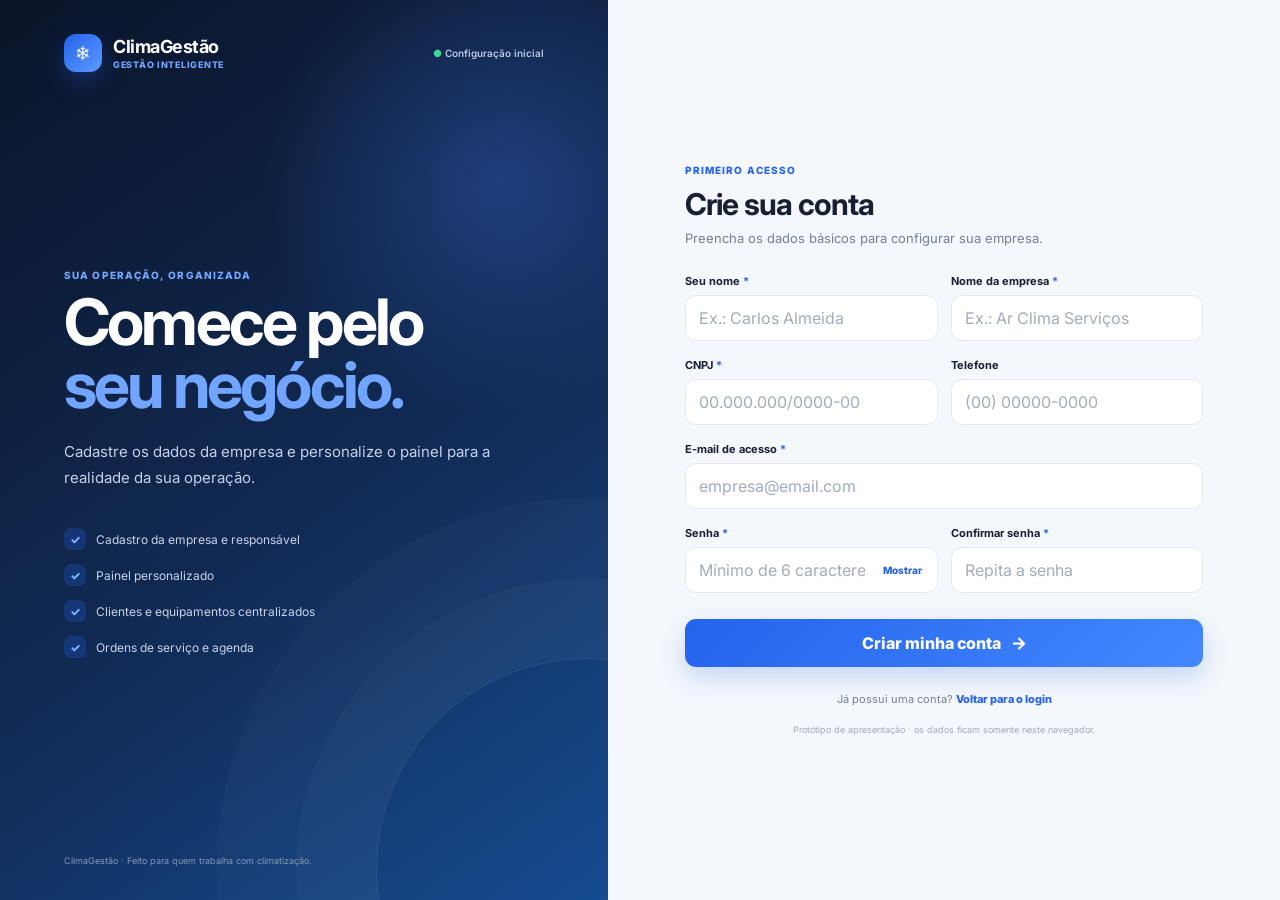
==== cadastro.html @ 51aa1806 "Adicionado página de login e correção demonstração do painel" ====
<!doctype html>
<html lang="pt-BR">
<head>
  <meta charset="utf-8">
  <meta name="viewport" content="width=device-width,initial-scale=1">
  <title>ClimaGestão — Criar conta</title>
  <link rel="preconnect" href="https://fonts.googleapis.com">
  <link rel="preconnect" href="https://fonts.gstatic.com" crossorigin>
  <link href="https://fonts.googleapis.com/css2?family=Inter:wght@400;500;600;700;800&display=swap" rel="stylesheet">
  <link rel="stylesheet" href="css/auth.css">
  <script src="js/data-store.js"></script>
</head>
<body class="auth-page">
  <main class="auth-shell auth-shell-register">
    <section class="auth-visual">
      <div class="visual-top">
        <a class="brand auth-brand" href="index.html">
          <span class="brand-mark">❄</span>
          <span><strong>ClimaGestão</strong><small>GESTÃO INTELIGENTE</small></span>
        </a>
        <span class="secure-label">● Configuração inicial</span>
      </div>
      <div class="visual-content">
        <span class="eyebrow">Sua operação, organizada</span>
        <h1>Comece pelo<br><span>seu negócio.</span></h1>
        <p>Cadastre os dados da empresa e personalize o painel para a realidade da sua operação.</p>
        <ul class="benefits">
          <li><span>✓</span> Cadastro da empresa e responsável</li>
          <li><span>✓</span> Painel personalizado</li>
          <li><span>✓</span> Clientes e equipamentos centralizados</li>
          <li><span>✓</span> Ordens de serviço e agenda</li>
        </ul>
      </div>
      <div class="visual-footer">ClimaGestão · Feito para quem trabalha com climatização.</div>
    </section>

    <section class="auth-panel">
      <div class="auth-card register-card">
        <div class="mobile-brand brand">
          <span class="brand-mark">❄</span>
          <span><strong>ClimaGestão</strong><small>GESTÃO INTELIGENTE</small></span>
        </div>
        <div class="auth-heading">
          <span class="eyebrow">Primeiro acesso</span>
          <h2>Crie sua conta</h2>
          <p>Preencha os dados básicos para configurar sua empresa.</p>
        </div>

        <form id="registerForm" novalidate>
          <div class="form-grid">
            <label class="field">
              <span>Seu nome <b>*</b></span>
              <input id="registerName" type="text" autocomplete="name" placeholder="Ex.: Carlos Almeida" required>
            </label>
            <label class="field">
              <span>Nome da empresa <b>*</b></span>
              <input id="registerCompany" type="text" autocomplete="organization" placeholder="Ex.: Ar Clima Serviços" required>
            </label>
          </div>
          <div class="form-grid">
            <label class="field">
              <span>CNPJ <b>*</b></span>
              <input id="registerCnpj" type="text" inputmode="numeric" maxlength="18" placeholder="00.000.000/0000-00" required>
            </label>
            <label class="field">
              <span>Telefone</span>
              <input id="registerPhone" type="tel" inputmode="tel" maxlength="15" placeholder="(00) 00000-0000">
            </label>
          </div>
          <label class="field">
            <span>E-mail de acesso <b>*</b></span>
            <input id="registerEmail" type="email" autocomplete="email" placeholder="empresa@email.com" required>
          </label>
          <div class="form-grid">
            <label class="field">
              <span>Senha <b>*</b></span>
              <div class="password-field">
                <input id="registerPassword" type="password" autocomplete="new-password" placeholder="Mínimo de 6 caracteres" required minlength="6">
                <button type="button" class="password-toggle" data-target="registerPassword">Mostrar</button>
              </div>
            </label>
            <label class="field">
              <span>Confirmar senha <b>*</b></span>
              <input id="registerPasswordConfirm" type="password" autocomplete="new-password" placeholder="Repita a senha" required minlength="6">
            </label>
          </div>
          <div id="registerMessage" class="form-message" role="alert"></div>
          <button class="auth-button" type="submit">Criar minha conta <span>→</span></button>
        </form>

        <p class="auth-switch">Já possui uma conta? <a href="index.html">Voltar para o login</a></p>
        <p class="demo-note">Protótipo de apresentação · os dados ficam somente neste navegador.</p>
      </div>
    </section>
  </main>
  <script src="js/auth.js"></script>
</body>
</html>
---- css/auth.css ----
:root {
  --auth-bg: #f4f7fb;
  --surface: #ffffff;
  --text: #172033;
  --muted: #748096;
  --line: #e4e9f1;
  --primary: #2563eb;
  --primary-dark: #1d4ed8;
  --navy: #0d1830;
  --green: #13a56b;
  --danger: #d94b4b;
  --radius: 18px;
  --shadow: 0 24px 70px rgba(19, 36, 67, .10);
}

* {
  box-sizing: border-box;
}

html,
body {
  min-height: 100%;
}

body {
  margin: 0;
  font-family: Inter, system-ui, sans-serif;
  color: var(--text);
  background: var(--auth-bg);
}

button,
input {
  font: inherit;
}

button {
  cursor: pointer;
}

a {
  color: inherit;
}

.auth-shell {
  min-height: 100vh;
  display: grid;
  grid-template-columns: minmax(420px, .95fr) minmax(500px, 1.05fr);
}

.auth-visual {
  position: relative;
  overflow: hidden;
  color: #fff;
  background: radial-gradient(circle at 82% 20%, rgba(70, 128, 255, .28), transparent 27%), linear-gradient(145deg, #0a1428 0%, #112a54 55%, #164c91 100%);
  padding: 34px clamp(36px, 5vw, 76px);
  display: flex;
  flex-direction: column;
}

.auth-visual::after {
  content: '';
  position: absolute;
  width: 420px;
  height: 420px;
  right: -190px;
  bottom: -180px;
  border: 1px solid rgba(255, 255, 255, .10);
  border-radius: 50%;
  box-shadow: 0 0 0 80px rgba(255, 255, 255, .025), 0 0 0 160px rgba(255, 255, 255, .018);
}

.visual-top {
  display: flex;
  justify-content: space-between;
  align-items: center;
  position: relative;
  z-index: 1;
}

.brand {
  display: inline-flex;
  align-items: center;
  gap: 11px;
  text-decoration: none;
}

.brand-mark {
  width: 38px;
  height: 38px;
  border-radius: 12px;
  display: grid;
  place-items: center;
  background: linear-gradient(135deg, #2563eb, #5c9aff);
  box-shadow: 0 9px 24px rgba(37, 99, 235, .30);
  font-size: 19px;
}

.brand strong {
  display: block;
  font-size: 18px;
  letter-spacing: -.5px;
}

.brand small {
  display: block;
  margin-top: 2px;
  color: #72a5ff;
  font-size: 9px;
  font-weight: 800;
  letter-spacing: .08em;
}

.secure-label {
  font-size: 10px;
  font-weight: 600;
  color: #b9c9e6;
}

.secure-label::first-letter {
  color: #42d69a;
}

.visual-content {
  position: relative;
  z-index: 1;
  max-width: 560px;
  margin: auto 0;
  padding: 50px 0;
}

.eyebrow {
  display: block;
  margin-bottom: 10px;
  color: var(--primary);
  font-size: 10px;
  font-weight: 800;
  letter-spacing: .11em;
  text-transform: uppercase;
}

.auth-visual .eyebrow {
  color: #75a8ff;
}

.visual-content h1 {
  margin: 0;
  font-size: clamp(42px, 5vw, 68px);
  line-height: .98;
  letter-spacing: -2.8px;
}

.visual-content h1 span {
  color: #72a5ff;
}

.visual-content>p {
  max-width: 500px;
  margin: 23px 0 0;
  color: #c4d1e8;
  font-size: 15px;
  line-height: 1.7;
}

.visual-metrics {
  display: grid;
  grid-template-columns: repeat(3, 1fr);
  gap: 28px;
  margin-top: 48px;
  max-width: 560px;
}

.visual-metrics div {
  border-left: 1px solid rgba(255, 255, 255, .14);
  padding-left: 15px;
}

.visual-metrics strong {
  display: block;
  font-size: 20px;
}

.visual-metrics span {
  display: block;
  margin-top: 5px;
  color: #9fb1cf;
  font-size: 9px;
  line-height: 1.4;
}

.benefits {
  display: grid;
  gap: 14px;
  padding: 0;
  margin: 38px 0 0;
  list-style: none;
  color: #c7d4e9;
  font-size: 12px;
}

.benefits li {
  display: flex;
  align-items: center;
  gap: 10px;
}

.benefits li span {
  width: 22px;
  height: 22px;
  display: grid;
  place-items: center;
  border-radius: 7px;
  background: rgba(37, 99, 235, .25);
  color: #7db0ff;
  font-weight: 800;
}

.visual-footer {
  position: relative;
  z-index: 1;
  color: #8498b9;
  font-size: 9px;
}

.auth-panel {
  display: flex;
  align-items: center;
  justify-content: center;
  padding: 42px clamp(25px, 6vw, 90px);
}

.auth-card {
  width: min(440px, 100%);
}

.register-card {
  width: min(540px, 100%);
}

.mobile-brand {
  display: none;
  margin-bottom: 30px;
}

.auth-heading {
  margin-bottom: 28px;
}

.auth-heading h2 {
  margin: 0;
  font-size: 30px;
  letter-spacing: -1px;
}

.auth-heading p {
  margin: 8px 0 0;
  color: var(--muted);
  font-size: 13px;
}

.field {
  display: block;
  margin-bottom: 17px;
}

.field>span {
  display: block;
  margin-bottom: 7px;
  font-size: 11px;
  font-weight: 700;
}

.field>span b {
  color: var(--primary);
}

.field input {
  width: 100%;
  height: 46px;
  padding: 0 13px;
  border: 1px solid var(--line);
  border-radius: 11px;
  outline: none;
  background: #fff;
  color: var(--text);
  transition: border-color .18s, box-shadow .18s;
}

.field input::placeholder {
  color: #a2acbc;
}

.field input:focus {
  border-color: #78a4ef;
  box-shadow: 0 0 0 4px rgba(37, 99, 235, .08);
}

.password-field {
  position: relative;
}

.password-field input {
  padding-right: 72px;
}

.password-toggle {
  position: absolute;
  right: 8px;
  top: 7px;
  height: 32px;
  padding: 0 8px;
  border: 0;
  background: transparent;
  color: var(--primary);
  font-size: 10px;
  font-weight: 800;
}

.form-grid {
  display: grid;
  grid-template-columns: 1fr 1fr;
  gap: 13px;
}

.form-message {
  min-height: 0;
  margin: -3px 0 12px;
  color: var(--danger);
  font-size: 11px;
  line-height: 1.5;
}

.form-message.success {
  color: var(--green);
}

.auth-button {
  width: 100%;
  height: 48px;
  display: flex;
  align-items: center;
  justify-content: center;
  gap: 10px;
  border: 0;
  border-radius: 11px;
  color: #fff;
  background: linear-gradient(135deg, var(--primary), #4388ff);
  box-shadow: 0 10px 24px rgba(37, 99, 235, .22);
  font-weight: 800;
  transition: transform .18s, box-shadow .18s;
}

.auth-button:hover {
  transform: translateY(-1px);
  box-shadow: 0 13px 27px rgba(37, 99, 235, .28);
}

.auth-button span {
  font-size: 17px;
}

.auth-divider {
  display: flex;
  align-items: center;
  gap: 12px;
  margin: 22px 0 16px;
  color: #a0a9b8;
  font-size: 10px;
}

.auth-divider::before,
.auth-divider::after {
  content: '';
  height: 1px;
  flex: 1;
  background: var(--line);
}

.demo-button {
  width: 100%;
  height: 44px;
  border: 1px solid var(--line);
  border-radius: 11px;
  background: #fff;
  color: #45546d;
  font-size: 11px;
  font-weight: 700;
}

.demo-button:hover {
  background: #f8faff;
  border-color: #cbd8ec;
}

.auth-switch {
  margin: 25px 0 0;
  text-align: center;
  color: var(--muted);
  font-size: 11px;
}

.auth-switch a {
  color: var(--primary);
  font-weight: 800;
  text-decoration: none;
}

.auth-switch a:hover {
  text-decoration: underline;
}

.demo-note {
  margin: 17px auto 0;
  max-width: 360px;
  text-align: center;
  color: #a1aaba;
  font-size: 9px;
  line-height: 1.5;
}

@media (max-width: 900px) {
  .auth-shell {
    grid-template-columns: 1fr;
  }

  .auth-visual {
    min-height: 330px;
    padding: 25px 28px;
  }

  .visual-content {
    padding: 25px 0;
    margin: auto 0;
  }

  .visual-content h1 {
    font-size: 42px;
  }

  .visual-metrics {
    margin-top: 28px;
  }

  .visual-footer {
    display: none;
  }

  .auth-panel {
    padding: 40px 25px 60px;
  }
}

@media (max-width: 560px) {
  .auth-visual {
    display: none;
  }

  .auth-panel {
    min-height: 100vh;
    padding: 28px 18px;
    align-items: flex-start;
  }

  .mobile-brand {
    display: inline-flex;
  }

  .auth-heading h2 {
    font-size: 26px;
  }

  .form-grid {
    grid-template-columns: 1fr;
    gap: 0;
  }

  .register-card .field {
    margin-bottom: 14px;
  }
}
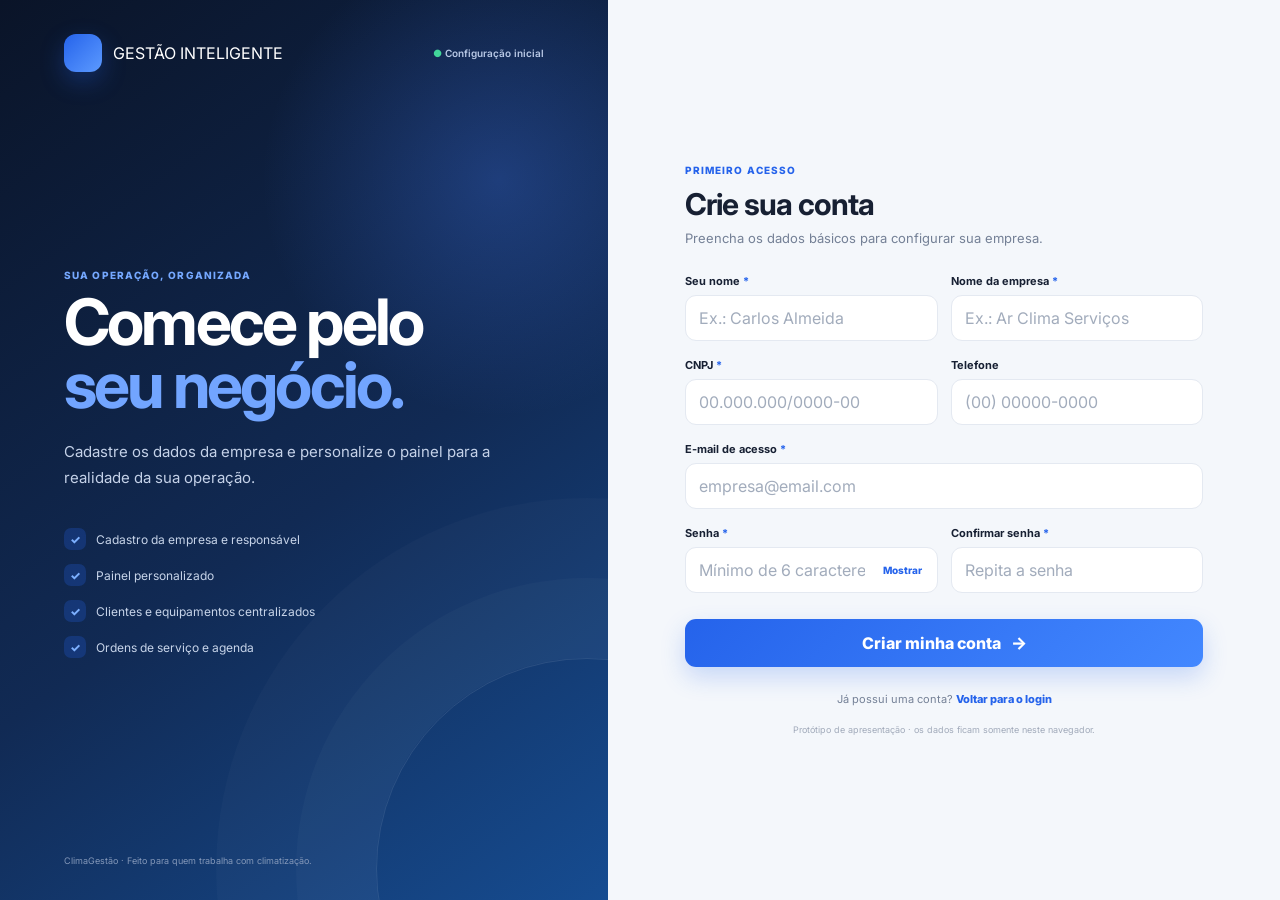
==== commit a270855a: "Ajuste da página de login e cadastro" ====
--- a/cadastro.html
+++ b/cadastro.html
@@ -15,8 +15,8 @@
     <section class="auth-visual">
       <div class="visual-top">
         <a class="brand auth-brand" href="index.html">
-          <span class="brand-mark">❄</span>
-          <span><strong>ClimaGestão</strong><small>GESTÃO INTELIGENTE</small></span>
+          <span class="brand-mark"></span>
+          <span>GESTÃO INTELIGENTE</span>
         </a>
         <span class="secure-label">● Configuração inicial</span>
       </div>
